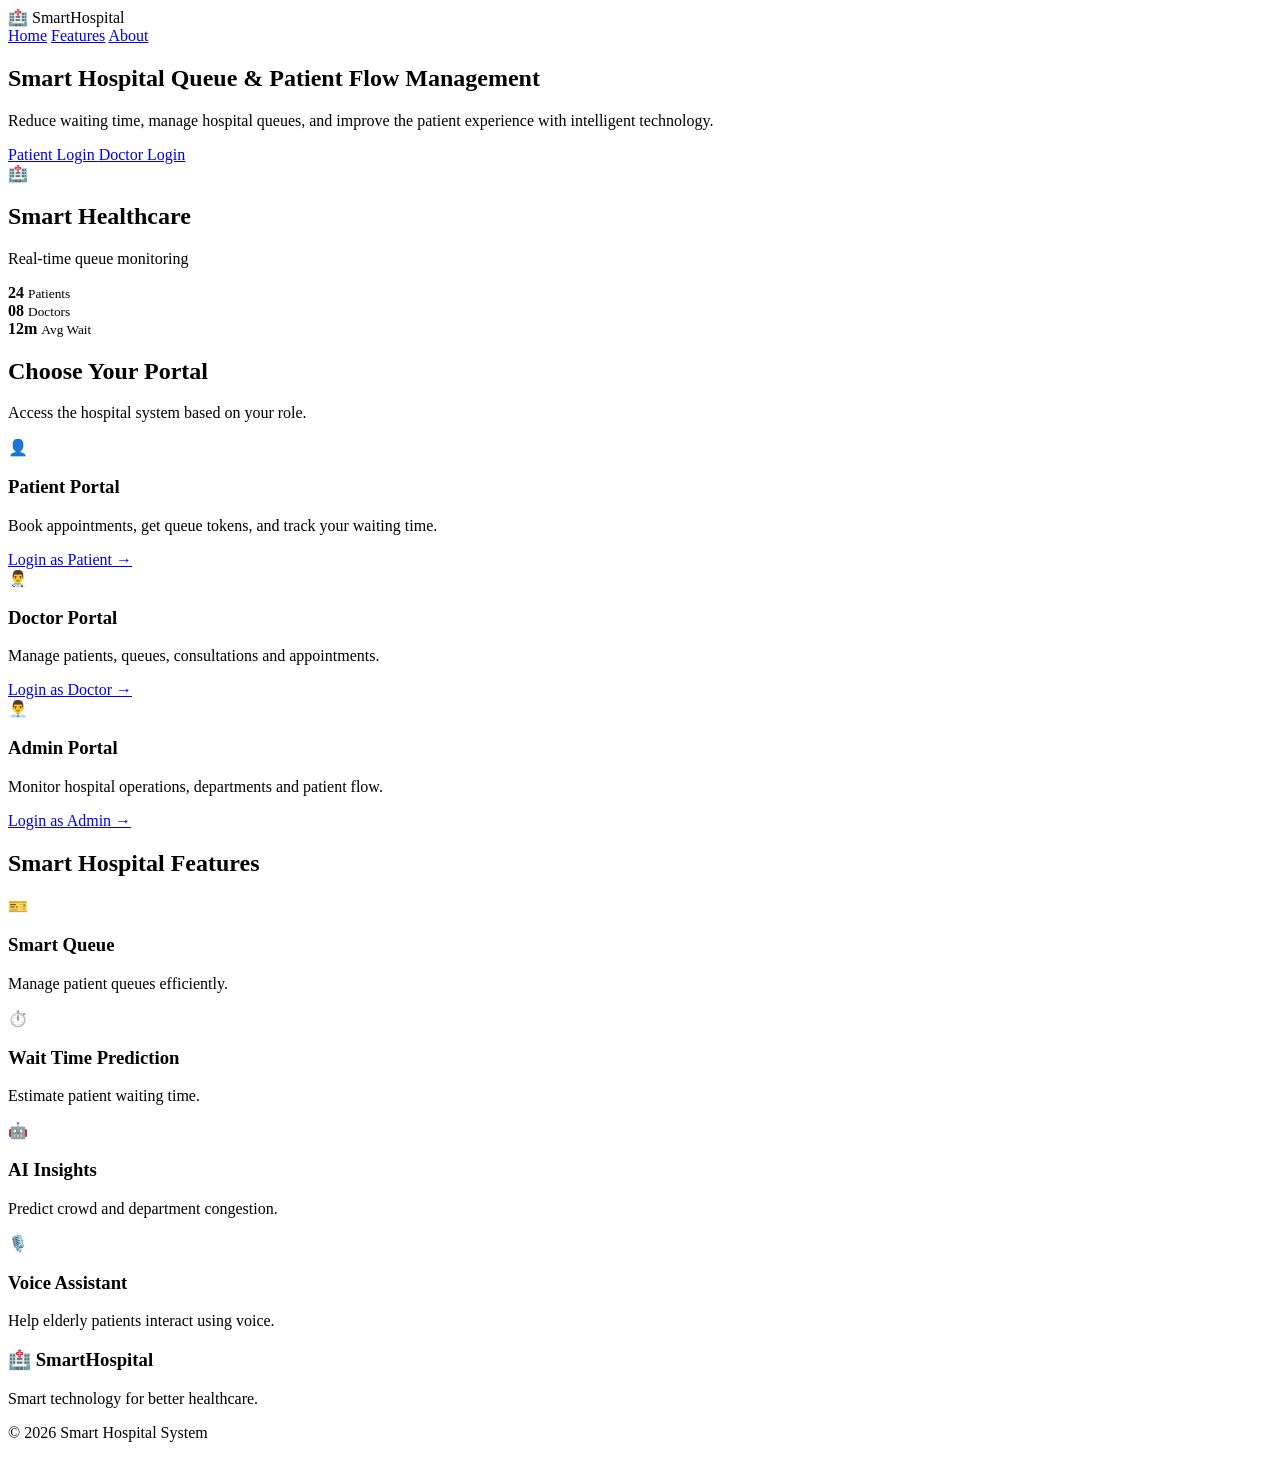
==== frontend/index.html @ 15172e20 "add frontend backend" ====
<!DOCTYPE html>
<html lang="en">
<head>
    <meta charset="UTF-8">
    <meta name="viewport" content="width=device-width, initial-scale=1.0">

    <title>Smart Hospital</title>

    <link rel="stylesheet" href="css/style.css">
</head>

<body>

    <!-- Navigation -->
    <nav class="navbar">

        <div class="logo">
            🏥 SmartHospital
        </div>

        <div class="nav-links">
            <a href="#home">Home</a>
            <a href="#features">Features</a>
            <a href="#about">About</a>
        </div>

    </nav>


    <!-- Hero Section -->
    <section class="hero" id="home">

        <div class="hero-content">

            <h1>
                Smart Hospital Queue &
                <span>Patient Flow Management</span>
            </h1>

            <p>
                Reduce waiting time, manage hospital queues,
                and improve the patient experience with
                intelligent technology.
            </p>

            <div class="hero-buttons">

                <a href="patient-login.html" class="primary-btn">
                    Patient Login
                </a>

                <a href="doctor-login.html" class="secondary-btn">
                    Doctor Login
                </a>

            </div>

        </div>


        <div class="hero-image">

            <div class="hospital-card">

                <div class="card-icon">
                    🏥
                </div>

                <h2>Smart Healthcare</h2>

                <p>
                    Real-time queue monitoring
                </p>

                <div class="queue-info">

                    <div>
                        <strong>24</strong>
                        <small>Patients</small>
                    </div>

                    <div>
                        <strong>08</strong>
                        <small>Doctors</small>
                    </div>

                    <div>
                        <strong>12m</strong>
                        <small>Avg Wait</small>
                    </div>

                </div>

            </div>

        </div>

    </section>


    <!-- Login Section -->
    <section class="login-section">

        <h2>Choose Your Portal</h2>

        <p>
            Access the hospital system based on your role.
        </p>


        <div class="portal-container">

            <!-- Patient -->
            <div class="portal-card">

                <div class="portal-icon">
                    👤
                </div>

                <h3>Patient Portal</h3>

                <p>
                    Book appointments, get queue tokens,
                    and track your waiting time.
                </p>

                <a href="patient-login.html">
                    Login as Patient →
                </a>

            </div>


            <!-- Doctor -->
            <div class="portal-card">

                <div class="portal-icon">
                    👨‍⚕️
                </div>

                <h3>Doctor Portal</h3>

                <p>
                    Manage patients, queues,
                    consultations and appointments.
                </p>

                <a href="doctor-login.html">
                    Login as Doctor →
                </a>

            </div>


            <!-- Admin -->
            <div class="portal-card">

                <div class="portal-icon">
                    👨‍💼
                </div>

                <h3>Admin Portal</h3>

                <p>
                    Monitor hospital operations,
                    departments and patient flow.
                </p>

                <a href="admin-login.html">
                    Login as Admin →
                </a>

            </div>

        </div>

    </section>


    <!-- Features -->
    <section class="features" id="features">

        <h2>Smart Hospital Features</h2>

        <div class="feature-container">

            <div class="feature-card">
                🎫
                <h3>Smart Queue</h3>
                <p>
                    Manage patient queues efficiently.
                </p>
            </div>

            <div class="feature-card">
                ⏱️
                <h3>Wait Time Prediction</h3>
                <p>
                    Estimate patient waiting time.
                </p>
            </div>

            <div class="feature-card">
                🤖
                <h3>AI Insights</h3>
                <p>
                    Predict crowd and department congestion.
                </p>
            </div>

            <div class="feature-card">
                🎙️
                <h3>Voice Assistant</h3>
                <p>
                    Help elderly patients interact using voice.
                </p>
            </div>

        </div>

    </section>


    <!-- Footer -->
    <footer>

        <h3>🏥 SmartHospital</h3>

        <p>
            Smart technology for better healthcare.
        </p>

        <p>
            © 2026 Smart Hospital System
        </p>

    </footer>


</body>
</html>
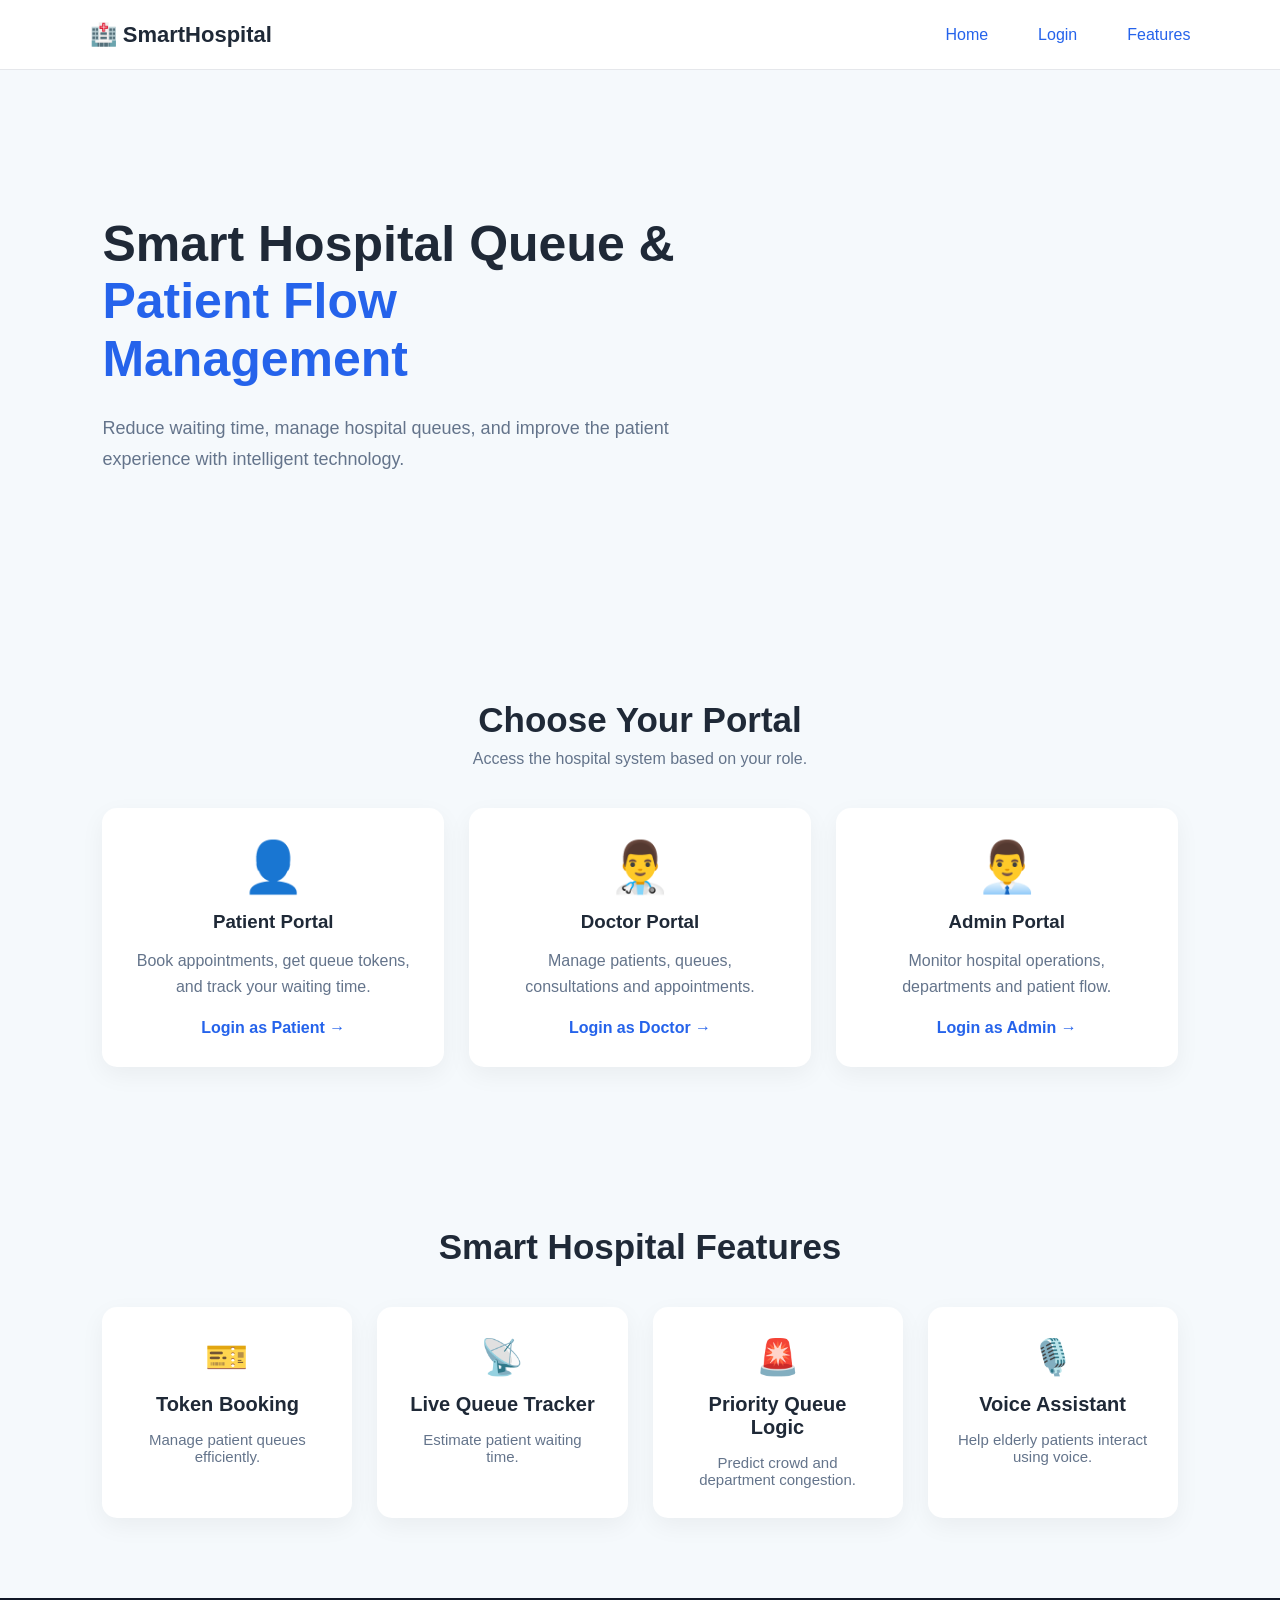
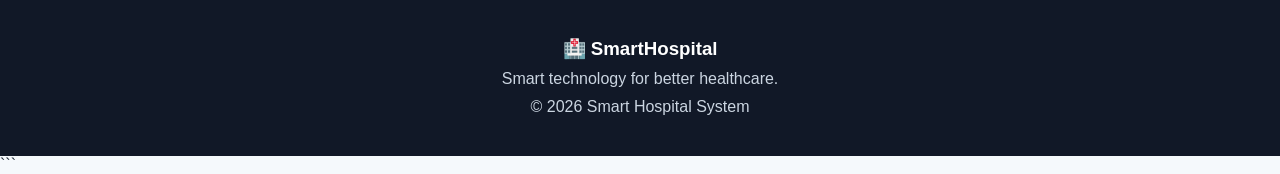
==== commit 2543845b: "Add complete Smart Hospital project" ====
--- a/frontend/index.html
+++ b/frontend/index.html
@@ -1,241 +1,224 @@
 <!DOCTYPE html>
+
 <html lang="en">
+
 <head>
-    <meta charset="UTF-8">
-    <meta name="viewport" content="width=device-width, initial-scale=1.0">
-
-    <title>Smart Hospital</title>
-
-    <link rel="stylesheet" href="css/style.css">
+
+<meta charset="UTF-8">
+<meta name="viewport" content="width=device-width, initial-scale=1.0">
+
+<title>Smart Hospital</title>
+
+<link rel="stylesheet" href="./css/style.css">
+
+
 </head>
 
 <body>
 
-    <!-- Navigation -->
-    <nav class="navbar">
-
-        <div class="logo">
-            🏥 SmartHospital
-        </div>
-
-        <div class="nav-links">
-            <a href="#home">Home</a>
-            <a href="#features">Features</a>
-            <a href="#about">About</a>
-        </div>
-
-    </nav>
-
-
-    <!-- Hero Section -->
-    <section class="hero" id="home">
-
-        <div class="hero-content">
-
+<!-- Navigation -->
+<nav class="navbar">
+
+    <div class="logo">
+        🏥 SmartHospital
+    </div>
+
+    <div class="nav-links">
+
+        <a href="#home">Home</a>
+    
+        <a href="#login">Login</a>
+         <a href="#features">Features</a>
+
+    </div>
+
+</nav>
+
+<!-- Hero Section -->
+<section class="hero" id="home">
+
+    <div class="hero-content">
+
+        <div class="hero-text">
             <h1>
                 Smart Hospital Queue &
                 <span>Patient Flow Management</span>
             </h1>
 
             <p>
-                Reduce waiting time, manage hospital queues,
-                and improve the patient experience with
-                intelligent technology.
-            </p>
-
-            <div class="hero-buttons">
-
-                <a href="patient-login.html" class="primary-btn">
-                    Patient Login
-                </a>
-
-                <a href="doctor-login.html" class="secondary-btn">
-                    Doctor Login
-                </a>
-
+                Reduce waiting time, manage hospital queues, and improve
+                the patient experience with intelligent technology.
+            </p>
+            <!-- Image on the right side -->
+        <div class="hero-image">
+        
+        
+        </div>
+
+      
+
+    </div>
+
+</section>
+
+<!-- Login Section -->
+<section class="login-section" id="login">
+
+    <h2>Choose Your Portal</h2>
+
+    <p>
+        Access the hospital system based on your role.
+    </p>
+
+
+    <div class="portal-container">
+
+        <!-- Patient -->
+        <div class="portal-card">
+
+            <div class="portal-icon">
+                👤
             </div>
 
-        </div>
-
-
-        <div class="hero-image">
-
-            <div class="hospital-card">
-
-                <div class="card-icon">
-                    🏥
-                </div>
-
-                <h2>Smart Healthcare</h2>
-
-                <p>
-                    Real-time queue monitoring
-                </p>
-
-                <div class="queue-info">
-
-                    <div>
-                        <strong>24</strong>
-                        <small>Patients</small>
-                    </div>
-
-                    <div>
-                        <strong>08</strong>
-                        <small>Doctors</small>
-                    </div>
-
-                    <div>
-                        <strong>12m</strong>
-                        <small>Avg Wait</small>
-                    </div>
-
-                </div>
-
+            <h3>Patient Portal</h3>
+
+            <p>
+                Book appointments, get queue tokens,
+                and track your waiting time.
+            </p>
+
+            <a href="patient-login.html">
+                Login as Patient →
+            </a>
+
+        </div>
+
+
+        <!-- Doctor -->
+        <div class="portal-card">
+
+            <div class="portal-icon">
+                👨‍⚕️
             </div>
 
-        </div>
-
-    </section>
-
-
-    <!-- Login Section -->
-    <section class="login-section">
-
-        <h2>Choose Your Portal</h2>
-
-        <p>
-            Access the hospital system based on your role.
-        </p>
-
-
-        <div class="portal-container">
-
-            <!-- Patient -->
-            <div class="portal-card">
-
-                <div class="portal-icon">
-                    👤
-                </div>
-
-                <h3>Patient Portal</h3>
-
-                <p>
-                    Book appointments, get queue tokens,
-                    and track your waiting time.
-                </p>
-
-                <a href="patient-login.html">
-                    Login as Patient →
-                </a>
-
+            <h3>Doctor Portal</h3>
+
+            <p>
+                Manage patients, queues,
+                consultations and appointments.
+            </p>
+
+            <a href="doctor-login.html">
+                Login as Doctor →
+            </a>
+
+        </div>
+
+
+        <!-- Admin -->
+        <div class="portal-card">
+
+            <div class="portal-icon">
+                👨‍💼
             </div>
 
-
-            <!-- Doctor -->
-            <div class="portal-card">
-
-                <div class="portal-icon">
-                    👨‍⚕️
-                </div>
-
-                <h3>Doctor Portal</h3>
-
-                <p>
-                    Manage patients, queues,
-                    consultations and appointments.
-                </p>
-
-                <a href="doctor-login.html">
-                    Login as Doctor →
-                </a>
-
-            </div>
-
-
-            <!-- Admin -->
-            <div class="portal-card">
-
-                <div class="portal-icon">
-                    👨‍💼
-                </div>
-
-                <h3>Admin Portal</h3>
-
-                <p>
-                    Monitor hospital operations,
-                    departments and patient flow.
-                </p>
-
-                <a href="admin-login.html">
-                    Login as Admin →
-                </a>
-
-            </div>
-
-        </div>
-
-    </section>
-
-
-    <!-- Features -->
-    <section class="features" id="features">
-
-        <h2>Smart Hospital Features</h2>
-
-        <div class="feature-container">
-
-            <div class="feature-card">
-                🎫
-                <h3>Smart Queue</h3>
-                <p>
-                    Manage patient queues efficiently.
-                </p>
-            </div>
-
-            <div class="feature-card">
-                ⏱️
-                <h3>Wait Time Prediction</h3>
-                <p>
-                    Estimate patient waiting time.
-                </p>
-            </div>
-
-            <div class="feature-card">
-                🤖
-                <h3>AI Insights</h3>
-                <p>
-                    Predict crowd and department congestion.
-                </p>
-            </div>
-
-            <div class="feature-card">
-                🎙️
-                <h3>Voice Assistant</h3>
-                <p>
-                    Help elderly patients interact using voice.
-                </p>
-            </div>
-
-        </div>
-
-    </section>
-
-
-    <!-- Footer -->
-    <footer>
-
-        <h3>🏥 SmartHospital</h3>
-
-        <p>
-            Smart technology for better healthcare.
-        </p>
-
-        <p>
-            © 2026 Smart Hospital System
-        </p>
-
-    </footer>
-
+            <h3>Admin Portal</h3>
+
+            <p>
+                Monitor hospital operations,
+                departments and patient flow.
+            </p>
+
+            <a href="admin-login.html">
+                Login as Admin →
+            </a>
+
+        </div>
+
+    </div>
+
+</section>
+
+
+<!-- Features -->
+<section class="features" id="features">
+
+    <h2>Smart Hospital Features</h2>
+
+    <div class="feature-container">
+
+        <div class="feature-card">
+
+            🎫
+
+            <h3>Token Booking</h3>
+
+            <p>
+                Manage patient queues efficiently.
+            </p>
+
+        </div>
+
+
+        <div class="feature-card">
+
+            📡
+
+            <h3>Live Queue Tracker</h3>
+
+            <p>
+                Estimate patient waiting time.
+            </p>
+
+        </div>
+
+
+        <div class="feature-card">
+
+            🚨 
+
+            <h3>Priority Queue Logic</h3>
+
+            <p>
+                Predict crowd and department congestion.
+            </p>
+
+        </div>
+
+
+        <div class="feature-card">
+
+            🎙️
+
+            <h3>Voice Assistant</h3>
+
+            <p>
+                Help elderly patients interact using voice.
+            </p>
+
+        </div>
+
+    </div>
+
+</section>
+
+
+<!-- Footer -->
+<footer>
+
+    <h3>🏥 SmartHospital</h3>
+
+    <p>
+        Smart technology for better healthcare.
+    </p>
+
+    <p>
+        © 2026 Smart Hospital System
+    </p>
+
+</footer>
+```
 
 </body>
-</html>+
+</html>
--- a/frontend/css/style.css
+++ b/frontend/css/style.css
@@ -0,0 +1,1324 @@
+* {
+    margin: 0;
+    padding: 0;
+    box-sizing: border-box;
+}
+
+body {
+    font-family: Arial, sans-serif;
+    background: #f5f9fc;
+    color: #1f2937;
+}
+
+
+/* NAVBAR */
+
+.navbar,
+.dashboard-nav {
+    height: 70px;
+    padding: 0 7%;
+    display: flex;
+    align-items: center;
+    justify-content: space-between;
+    background: white;
+    border-bottom: 1px solid #e5e7eb;
+}
+
+.logo {
+    font-size: 22px;
+    font-weight: bold;
+}
+
+.nav-links {
+    display: flex;
+    gap: 30px;
+}
+
+.nav-links a,
+.dashboard-nav a {
+    text-decoration: none;
+    color: #2563eb;
+    margin-left: 20px;
+}
+
+
+/* HERO */
+
+.hero {
+    min-height: 550px;
+    padding: 80px 8%;
+    display: flex;
+    align-items: center;
+    justify-content: space-between;
+    gap: 50px;
+}
+
+.hero-content {
+    max-width: 600px;
+}
+
+.hero h1 {
+    font-size: 50px;
+    line-height: 1.15;
+    margin-bottom: 25px;
+}
+
+.hero h1 span {
+    color: #2563eb;
+}
+
+.hero p {
+    font-size: 18px;
+    line-height: 1.7;
+    color: #64748b;
+}
+
+.hero-buttons {
+    margin-top: 30px;
+    display: flex;
+    gap: 15px;
+}
+
+.primary-btn,
+.secondary-btn {
+    padding: 14px 25px;
+    border-radius: 8px;
+    text-decoration: none;
+    font-weight: bold;
+}
+
+.primary-btn {
+    background: #2563eb;
+    color: white;
+}
+
+.secondary-btn {
+    border: 1px solid #2563eb;
+    color: #2563eb;
+}
+
+
+/* HOSPITAL CARD */
+
+.hero-image {
+    width: 400px;
+}
+
+.hospital-card {
+    background: white;
+    padding: 40px;
+    border-radius: 20px;
+    text-align: center;
+    box-shadow: 0 15px 40px rgba(0, 0, 0, 0.08);
+}
+
+.card-icon {
+    font-size: 70px;
+}
+
+.hospital-card h2 {
+    margin: 15px 0;
+}
+
+.queue-info {
+    display: flex;
+    justify-content: space-between;
+    margin-top: 30px;
+}
+
+.queue-info strong {
+    display: block;
+    font-size: 25px;
+    color: #2563eb;
+}
+
+.queue-info small {
+    color: #64748b;
+}
+
+
+/* PORTAL SECTION */
+
+.login-section,
+.features {
+    padding: 80px 8%;
+    text-align: center;
+}
+
+.login-section h2,
+.features h2 {
+    font-size: 35px;
+    margin-bottom: 10px;
+}
+
+.login-section > p {
+    color: #64748b;
+    margin-bottom: 40px;
+}
+
+.portal-container,
+.feature-container {
+    display: grid;
+    grid-template-columns: repeat(3, 1fr);
+    gap: 25px;
+}
+
+.portal-card,
+.feature-card,
+.dashboard-card,
+.stat-card {
+    background: white;
+    padding: 30px;
+    border-radius: 15px;
+    box-shadow: 0 8px 25px rgba(0, 0, 0, 0.05);
+}
+
+.portal-icon {
+    font-size: 50px;
+}
+
+.portal-card h3 {
+    margin: 15px 0;
+}
+
+.portal-card p {
+    color: #64748b;
+    line-height: 1.6;
+}
+
+.portal-card a {
+    display: inline-block;
+    margin-top: 20px;
+    color: #2563eb;
+    text-decoration: none;
+    font-weight: bold;
+}
+
+.feature-container {
+    grid-template-columns: repeat(4, 1fr);
+    margin-top: 40px;
+}
+
+.feature-card {
+    font-size: 35px;
+}
+
+.feature-card h3 {
+    font-size: 20px;
+    margin: 15px 0;
+}
+
+.feature-card p {
+    font-size: 15px;
+    color: #64748b;
+}
+
+
+/* LOGIN */
+
+.login-page {
+    min-height: 100vh;
+    display: flex;
+    align-items: center;
+    justify-content: center;
+}
+
+.login-container {
+    width: 420px;
+    background: white;
+    padding: 45px;
+    border-radius: 18px;
+    box-shadow: 0 15px 40px rgba(0, 0, 0, 0.08);
+}
+
+.login-container h1 {
+    margin: 15px 0 10px;
+}
+
+.login-container > p {
+    color: #64748b;
+    margin-bottom: 25px;
+}
+
+.login-icon {
+    font-size: 50px;
+}
+
+.login-container label {
+    display: block;
+    margin-top: 18px;
+    margin-bottom: 8px;
+    font-weight: bold;
+}
+
+.login-container input {
+    width: 100%;
+    padding: 13px;
+    border: 1px solid #d1d5db;
+    border-radius: 7px;
+}
+
+.login-btn {
+    width: 100%;
+    margin-top: 25px;
+    padding: 14px;
+    border: none;
+    border-radius: 8px;
+    background: #2563eb;
+    color: white;
+    font-size: 16px;
+    cursor: pointer;
+}
+
+.back-link {
+    margin-top: 20px !important;
+}
+
+.back-link a {
+    color: #2563eb;
+    text-decoration: none;
+}
+
+
+/* DASHBOARD */
+
+.dashboard {
+    padding: 50px 8%;
+}
+
+.dashboard > p {
+    color: #64748b;
+    margin: 10px 0 30px;
+}
+
+.stats {
+    display: grid;
+    grid-template-columns: repeat(4, 1fr);
+    gap: 20px;
+}
+
+.stat-card {
+    text-align: center;
+    font-size: 30px;
+}
+
+.stat-card h3 {
+    font-size: 16px;
+    margin: 10px 0;
+    color: #64748b;
+}
+
+.stat-card strong {
+    font-size: 28px;
+    color: #2563eb;
+}
+
+.dashboard-grid {
+    display: grid;
+    grid-template-columns: repeat(2, 1fr);
+    gap: 25px;
+    margin-top: 30px;
+}
+
+.dashboard-card h2 {
+    margin-bottom: 15px;
+}
+
+.dashboard-card p {
+    color: #64748b;
+    margin: 10px 0;
+    line-height: 1.5;
+}
+
+.dashboard-card button,
+.queue-section button {
+    margin-top: 15px;
+    padding: 10px 18px;
+    border: none;
+    border-radius: 7px;
+    background: #2563eb;
+    color: white;
+    cursor: pointer;
+}
+
+
+/* CURRENT PATIENT */
+
+.current-patient {
+    margin-top: 30px;
+    background: white;
+    padding: 30px;
+    border-radius: 15px;
+    text-align: center;
+}
+
+.current-patient h1 {
+    font-size: 45px;
+    color: #2563eb;
+    margin: 15px;
+}
+
+
+/* TABLE */
+
+.queue-section {
+    margin-top: 30px;
+    background: white;
+    padding: 30px;
+    border-radius: 15px;
+}
+
+table {
+    width: 100%;
+    border-collapse: collapse;
+    margin-top: 20px;
+}
+
+th,
+td {
+    padding: 15px;
+    border-bottom: 1px solid #e5e7eb;
+    text-align: left;
+}
+
+
+/* FOOTER */
+
+footer {
+    padding: 40px;
+    text-align: center;
+    background: #111827;
+    color: white;
+}
+
+footer p {
+    margin-top: 10px;
+    color: #cbd5e1;
+}
+
+
+/* MOBILE */
+
+@media (max-width: 900px) {
+
+    .hero {
+        flex-direction: column;
+        text-align: center;
+    }
+
+    .hero-buttons {
+        justify-content: center;
+    }
+
+    .portal-container,
+    .feature-container,
+    .stats,
+    .dashboard-grid {
+        grid-template-columns: 1fr;
+    }
+
+    .nav-links {
+        display: none;
+    }
+
+    .hero h1 {
+        font-size: 38px;
+    }
+
+    .hero-image {
+        width: 100%;
+        max-width: 400px;
+    }
+
+}
+/* =========================================
+PATIENT DASHBOARD ACTION BUTTON
+========================================= */
+
+.dashboard-action-btn {
+display: inline-block;
+margin-top: 15px;
+padding: 12px 22px;
+background: #2563eb;
+color: white;
+text-decoration: none;
+border-radius: 8px;
+font-weight: bold;
+transition: 0.3s;
+}
+
+.dashboard-action-btn:hover {
+background: #1d4ed8;
+transform: translateY(-2px);
+}
+/* ==============================
+   PATIENT DASHBOARD
+================================ */
+
+.patient-dashboard {
+    padding: 40px 6%;
+    background: #f5f7ff;
+    min-height: calc(100vh - 70px);
+}
+
+
+/* ==============================
+   WELCOME
+================================ */
+
+.welcome-section {
+    display: flex;
+    justify-content: space-between;
+    align-items: center;
+    margin-bottom: 30px;
+}
+
+.welcome-section h1 {
+    font-size: 32px;
+    margin-bottom: 8px;
+}
+
+.welcome-section h1 span {
+    color: #5145cd;
+}
+
+.welcome-section p {
+    color: #666;
+}
+
+.patient-avatar {
+    width: 60px;
+    height: 60px;
+    border-radius: 50%;
+    background: #5145cd;
+    color: white;
+
+    display: flex;
+    align-items: center;
+    justify-content: center;
+
+    font-size: 28px;
+}
+
+
+/* ==============================
+   DASHBOARD CARDS
+================================ */
+
+.dashboard-cards {
+    display: grid;
+
+    grid-template-columns:
+        repeat(4, 1fr);
+
+    gap: 20px;
+
+    margin-bottom: 30px;
+}
+
+.dashboard-card {
+    background: white;
+
+    padding: 22px;
+
+    border-radius: 18px;
+
+    display: flex;
+
+    align-items: center;
+
+    gap: 15px;
+
+    box-shadow:
+        0 5px 20px rgba(0,0,0,0.06);
+}
+
+.card-icon {
+    width: 50px;
+    height: 50px;
+
+    background: #eeeaff;
+
+    border-radius: 14px;
+
+    display: flex;
+    align-items: center;
+    justify-content: center;
+
+    font-size: 23px;
+}
+
+.dashboard-card p {
+    color: #777;
+    margin: 0;
+}
+
+.dashboard-card h2 {
+    margin-top: 5px;
+}
+
+
+/* ==============================
+   MAIN CONTENT
+================================ */
+
+.dashboard-content {
+    display: grid;
+
+    grid-template-columns:
+        1fr 1.2fr;
+
+    gap: 25px;
+}
+
+
+/* ==============================
+   PANELS
+================================ */
+
+.booking-panel,
+.assistant-panel {
+    background: white;
+
+    border-radius: 20px;
+
+    box-shadow:
+        0 5px 25px rgba(0,0,0,0.07);
+
+    overflow: hidden;
+}
+
+
+/* ==============================
+   BOOKING
+================================ */
+
+.booking-panel {
+    padding: 28px;
+}
+
+.panel-header h2 {
+    margin-bottom: 5px;
+}
+
+.panel-header p {
+    color: #777;
+    margin-bottom: 25px;
+}
+
+.form-group {
+    margin-bottom: 20px;
+}
+
+.form-group label {
+    display: block;
+
+    margin-bottom: 8px;
+
+    font-weight: 600;
+}
+
+.form-group select,
+.form-group input {
+    width: 100%;
+
+    padding: 13px;
+
+    border: 1px solid #ddd;
+
+    border-radius: 10px;
+
+    font-size: 15px;
+
+    outline: none;
+}
+
+.form-group select:focus,
+.form-group input:focus {
+    border-color: #5145cd;
+}
+
+.book-token-btn {
+    width: 100%;
+
+    padding: 14px;
+
+    border: none;
+
+    border-radius: 10px;
+
+    background: #5145cd;
+
+    color: white;
+
+    font-size: 16px;
+
+    font-weight: 600;
+
+    cursor: pointer;
+}
+
+.book-token-btn:hover {
+    background: #4035b5;
+}
+
+.booking-result {
+    margin-top: 20px;
+}
+
+.success-message {
+    background: #eafaf0;
+
+    padding: 15px;
+
+    border-radius: 10px;
+
+    color: #217a42;
+}
+
+
+/* ==============================
+   AI ASSISTANT
+================================ */
+
+.assistant-panel {
+    min-height: 600px;
+
+    display: flex;
+
+    flex-direction: column;
+}
+
+
+/* HEADER */
+
+.assistant-header {
+    background: #5145cd;
+
+    color: white;
+
+    padding: 17px 20px;
+
+    display: flex;
+
+    align-items: center;
+
+    justify-content: space-between;
+}
+
+.assistant-title {
+    display: flex;
+
+    align-items: center;
+
+    gap: 12px;
+}
+
+.ai-avatar {
+    width: 42px;
+    height: 42px;
+
+    background: white;
+
+    color: #5145cd;
+
+    border-radius: 50%;
+
+    display: flex;
+
+    align-items: center;
+    justify-content: center;
+
+    font-size: 22px;
+}
+
+.assistant-title h2 {
+    font-size: 17px;
+
+    margin: 0;
+}
+
+.assistant-title span {
+    font-size: 12px;
+
+    color: #bfffcf;
+}
+
+.voice-status {
+    background: rgba(255,255,255,0.15);
+
+    border: 1px solid rgba(255,255,255,0.3);
+
+    color: white;
+
+    padding: 8px 12px;
+
+    border-radius: 20px;
+}
+
+
+/* CHAT */
+
+.chat-area {
+    flex: 1;
+
+    padding: 20px;
+
+    overflow-y: auto;
+
+    background: #fafaff;
+}
+
+.message {
+    display: flex;
+
+    gap: 10px;
+
+    margin-bottom: 18px;
+
+    align-items: flex-start;
+}
+
+.message-avatar {
+    width: 35px;
+    height: 35px;
+
+    min-width: 35px;
+
+    border-radius: 50%;
+
+    background: #5145cd;
+
+    color: white;
+
+    display: flex;
+
+    align-items: center;
+
+    justify-content: center;
+
+    font-size: 16px;
+}
+
+.message-content {
+    max-width: 75%;
+
+    padding: 12px 15px;
+
+    border-radius: 14px;
+
+    background: #e9e9f2;
+}
+
+.message-content p {
+    margin: 4px 0;
+}
+
+
+/* USER */
+
+.user-message {
+    justify-content: flex-end;
+}
+
+.user-message .message-content {
+    background: #5145cd;
+
+    color: white;
+
+    border-radius: 14px 14px 3px 14px;
+}
+
+
+/* QUICK ACTIONS */
+
+.quick-actions {
+    display: flex;
+
+    flex-wrap: wrap;
+
+    gap: 8px;
+
+    margin-top: 15px;
+}
+
+.quick-actions button {
+    border: 1px solid #d8d5ff;
+
+    background: white;
+
+    color: #5145cd;
+
+    padding: 8px 12px;
+
+    border-radius: 20px;
+
+    cursor: pointer;
+}
+
+
+/* TYPING */
+
+.typing-indicator {
+    display: none;
+
+    padding: 8px 20px;
+
+    font-size: 13px;
+
+    color: #777;
+}
+
+
+/* INPUT */
+
+.assistant-input {
+    display: flex;
+
+    align-items: center;
+
+    gap: 8px;
+
+    padding: 12px 15px;
+
+    border-top: 1px solid #eee;
+}
+
+.assistant-input input {
+    flex: 1;
+
+    padding: 12px 15px;
+
+    border: 1px solid #ddd;
+
+    border-radius: 25px;
+
+    outline: none;
+
+    font-size: 14px;
+}
+
+.voice-btn,
+.send-btn {
+    width: 42px;
+    height: 42px;
+
+    border-radius: 50%;
+
+    border: none;
+
+    cursor: pointer;
+
+    display: flex;
+
+    align-items: center;
+
+    justify-content: center;
+
+    font-size: 17px;
+}
+
+.voice-btn {
+    background: #eeeaff;
+}
+
+.send-btn {
+    background: #5145cd;
+
+    color: white;
+}
+
+.voice-btn.listening {
+    background: #ffdddd;
+}
+
+
+/* FOOTER */
+
+.assistant-footer {
+    text-align: center;
+
+    font-size: 11px;
+
+    color: #999;
+
+    padding-bottom: 10px;
+}
+
+
+/* ==============================
+   RESPONSIVE
+================================ */
+
+@media (max-width: 1000px) {
+
+    .dashboard-cards {
+        grid-template-columns:
+            repeat(2, 1fr);
+    }
+
+    .dashboard-content {
+        grid-template-columns: 1fr;
+    }
+
+}
+
+
+@media (max-width: 600px) {
+
+    .patient-dashboard {
+        padding: 25px 15px;
+    }
+
+    .dashboard-cards {
+        grid-template-columns: 1fr;
+    }
+
+    .welcome-section {
+        align-items: flex-start;
+    }
+
+}
+
+
+/* ==============================
+   ERROR MESSAGE
+================================ */
+
+.error-message {
+    background: #fee2e2;
+    color: #991b1b;
+    border: 1px solid #fca5a5;
+    border-radius: 8px;
+    padding: 12px 15px;
+    margin-top: 12px;
+    font-size: 14px;
+    display: none;
+}
+
+
+/* ==============================
+   DEMO HINT BOX
+================================ */
+
+.demo-hint {
+    margin-top: 20px;
+    background: #f0f9ff;
+    border: 1px solid #bae6fd;
+    border-radius: 10px;
+    padding: 12px 16px;
+    font-size: 13px;
+    color: #0369a1;
+    line-height: 1.8;
+}
+
+.demo-hint code {
+    background: #e0f2fe;
+    padding: 2px 6px;
+    border-radius: 4px;
+    font-family: monospace;
+}
+
+
+/* ==============================
+   STATUS BADGES
+================================ */
+
+.status-badge {
+    display: inline-block;
+    padding: 4px 10px;
+    border-radius: 20px;
+    font-size: 12px;
+    font-weight: 600;
+}
+
+.status-badge.waiting {
+    background: #fef3c7;
+    color: #92400e;
+}
+
+.status-badge.completed {
+    background: #d1fae5;
+    color: #065f46;
+}
+
+.status-badge.called {
+    background: #dbeafe;
+    color: #1e40af;
+}
+
+
+/* ==============================
+   CALL BUTTON (Doctor Queue)
+================================ */
+
+.call-btn {
+    padding: 7px 16px;
+    border: none;
+    border-radius: 7px;
+    background: #2563eb;
+    color: white;
+    font-size: 13px;
+    font-weight: 600;
+    cursor: pointer;
+    transition: background 0.2s, transform 0.15s;
+}
+
+.call-btn:hover {
+    background: #1d4ed8;
+    transform: translateY(-1px);
+}
+
+.call-btn:disabled {
+    background: #94a3b8;
+    cursor: not-allowed;
+    transform: none;
+}
+
+
+/* ==============================
+   HIDDEN UTILITY
+================================ */
+
+.hidden {
+    display: none !important;
+}
+
+
+/* ==============================
+   BOOKING CONTAINER
+================================ */
+
+.booking-container {
+    max-width: 680px;
+    margin: 0 auto;
+    padding: 50px 20px 80px;
+}
+
+.booking-header {
+    text-align: center;
+    margin-bottom: 35px;
+}
+
+.booking-header h1 {
+    font-size: 32px;
+    margin-bottom: 10px;
+}
+
+.booking-header p {
+    color: #64748b;
+}
+
+.booking-card {
+    background: white;
+    padding: 35px;
+    border-radius: 20px;
+    box-shadow: 0 8px 30px rgba(0,0,0,0.07);
+}
+
+.booking-info {
+    background: #f8fafc;
+    border: 1px solid #e2e8f0;
+    border-radius: 12px;
+    padding: 18px;
+    display: flex;
+    gap: 20px;
+    margin: 20px 0;
+    flex-wrap: wrap;
+}
+
+.booking-info div {
+    flex: 1;
+    min-width: 120px;
+}
+
+.booking-info span {
+    display: block;
+    font-size: 12px;
+    color: #94a3b8;
+    margin-bottom: 4px;
+}
+
+.confirm-token-btn {
+    width: 100%;
+    padding: 15px;
+    border: none;
+    border-radius: 10px;
+    background: linear-gradient(135deg, #2563eb, #4f46e5);
+    color: white;
+    font-size: 16px;
+    font-weight: 700;
+    cursor: pointer;
+    transition: transform 0.2s, box-shadow 0.2s;
+    letter-spacing: 0.5px;
+}
+
+.confirm-token-btn:hover {
+    transform: translateY(-2px);
+    box-shadow: 0 8px 20px rgba(37,99,235,0.35);
+}
+
+.visit-options {
+    display: flex;
+    gap: 15px;
+    flex-wrap: wrap;
+}
+
+.visit-option {
+    display: flex;
+    align-items: center;
+    gap: 8px;
+    padding: 10px 16px;
+    border: 1px solid #e2e8f0;
+    border-radius: 8px;
+    cursor: pointer;
+    transition: border-color 0.2s, background 0.2s;
+    font-weight: 600;
+    font-size: 14px;
+}
+
+.visit-option:hover {
+    border-color: #2563eb;
+    background: #eff6ff;
+}
+
+.form-group textarea {
+    width: 100%;
+    padding: 12px;
+    border: 1px solid #ddd;
+    border-radius: 10px;
+    font-size: 14px;
+    resize: vertical;
+    font-family: inherit;
+    outline: none;
+}
+
+.form-group textarea:focus {
+    border-color: #2563eb;
+}
+
+
+/* ==============================
+   TOKEN RESULT
+================================ */
+
+.token-result {
+    background: white;
+    padding: 40px 35px;
+    border-radius: 20px;
+    box-shadow: 0 8px 30px rgba(0,0,0,0.07);
+    text-align: center;
+    margin-top: 20px;
+}
+
+.success-icon {
+    font-size: 55px;
+    margin-bottom: 15px;
+}
+
+.token-result h2 {
+    font-size: 26px;
+    color: #059669;
+    margin-bottom: 8px;
+}
+
+.token-result > p {
+    color: #64748b;
+    margin-bottom: 25px;
+}
+
+.token-number {
+    background: linear-gradient(135deg, #eff6ff, #eef2ff);
+    border: 2px solid #c7d2fe;
+    border-radius: 16px;
+    padding: 25px;
+    margin: 25px 0;
+}
+
+.token-number span {
+    display: block;
+    font-size: 13px;
+    color: #6366f1;
+    font-weight: 600;
+    text-transform: uppercase;
+    letter-spacing: 1px;
+    margin-bottom: 8px;
+}
+
+.token-number strong {
+    font-size: 52px;
+    color: #2563eb;
+    font-weight: 800;
+    letter-spacing: 3px;
+}
+
+.token-details {
+    display: grid;
+    grid-template-columns: repeat(2, 1fr);
+    gap: 15px;
+    margin-bottom: 25px;
+    text-align: left;
+}
+
+.token-details div {
+    background: #f8fafc;
+    border-radius: 10px;
+    padding: 12px 15px;
+}
+
+.token-details span {
+    display: block;
+    font-size: 12px;
+    color: #94a3b8;
+    margin-bottom: 4px;
+}
+
+.token-details strong {
+    font-size: 15px;
+    color: #1f2937;
+}
+
+.token-actions {
+    display: flex;
+    gap: 12px;
+    justify-content: center;
+    flex-wrap: wrap;
+}
+
+.dashboard-btn,
+.queue-btn {
+    display: inline-block;
+    padding: 12px 22px;
+    border-radius: 10px;
+    text-decoration: none;
+    font-weight: 600;
+    font-size: 14px;
+    transition: transform 0.2s, box-shadow 0.2s;
+}
+
+.dashboard-btn {
+    background: #f1f5f9;
+    color: #475569;
+    border: 1px solid #e2e8f0;
+}
+
+.queue-btn {
+    background: linear-gradient(135deg, #2563eb, #4f46e5);
+    color: white;
+}
+
+.dashboard-btn:hover,
+.queue-btn:hover {
+    transform: translateY(-2px);
+    box-shadow: 0 5px 15px rgba(0,0,0,0.12);
+}
+
+
+/* ==============================
+   TOAST ANIMATION
+================================ */
+
+@keyframes fadeIn {
+    from { opacity: 0; transform: translateY(10px); }
+    to   { opacity: 1; transform: translateY(0); }
+}
